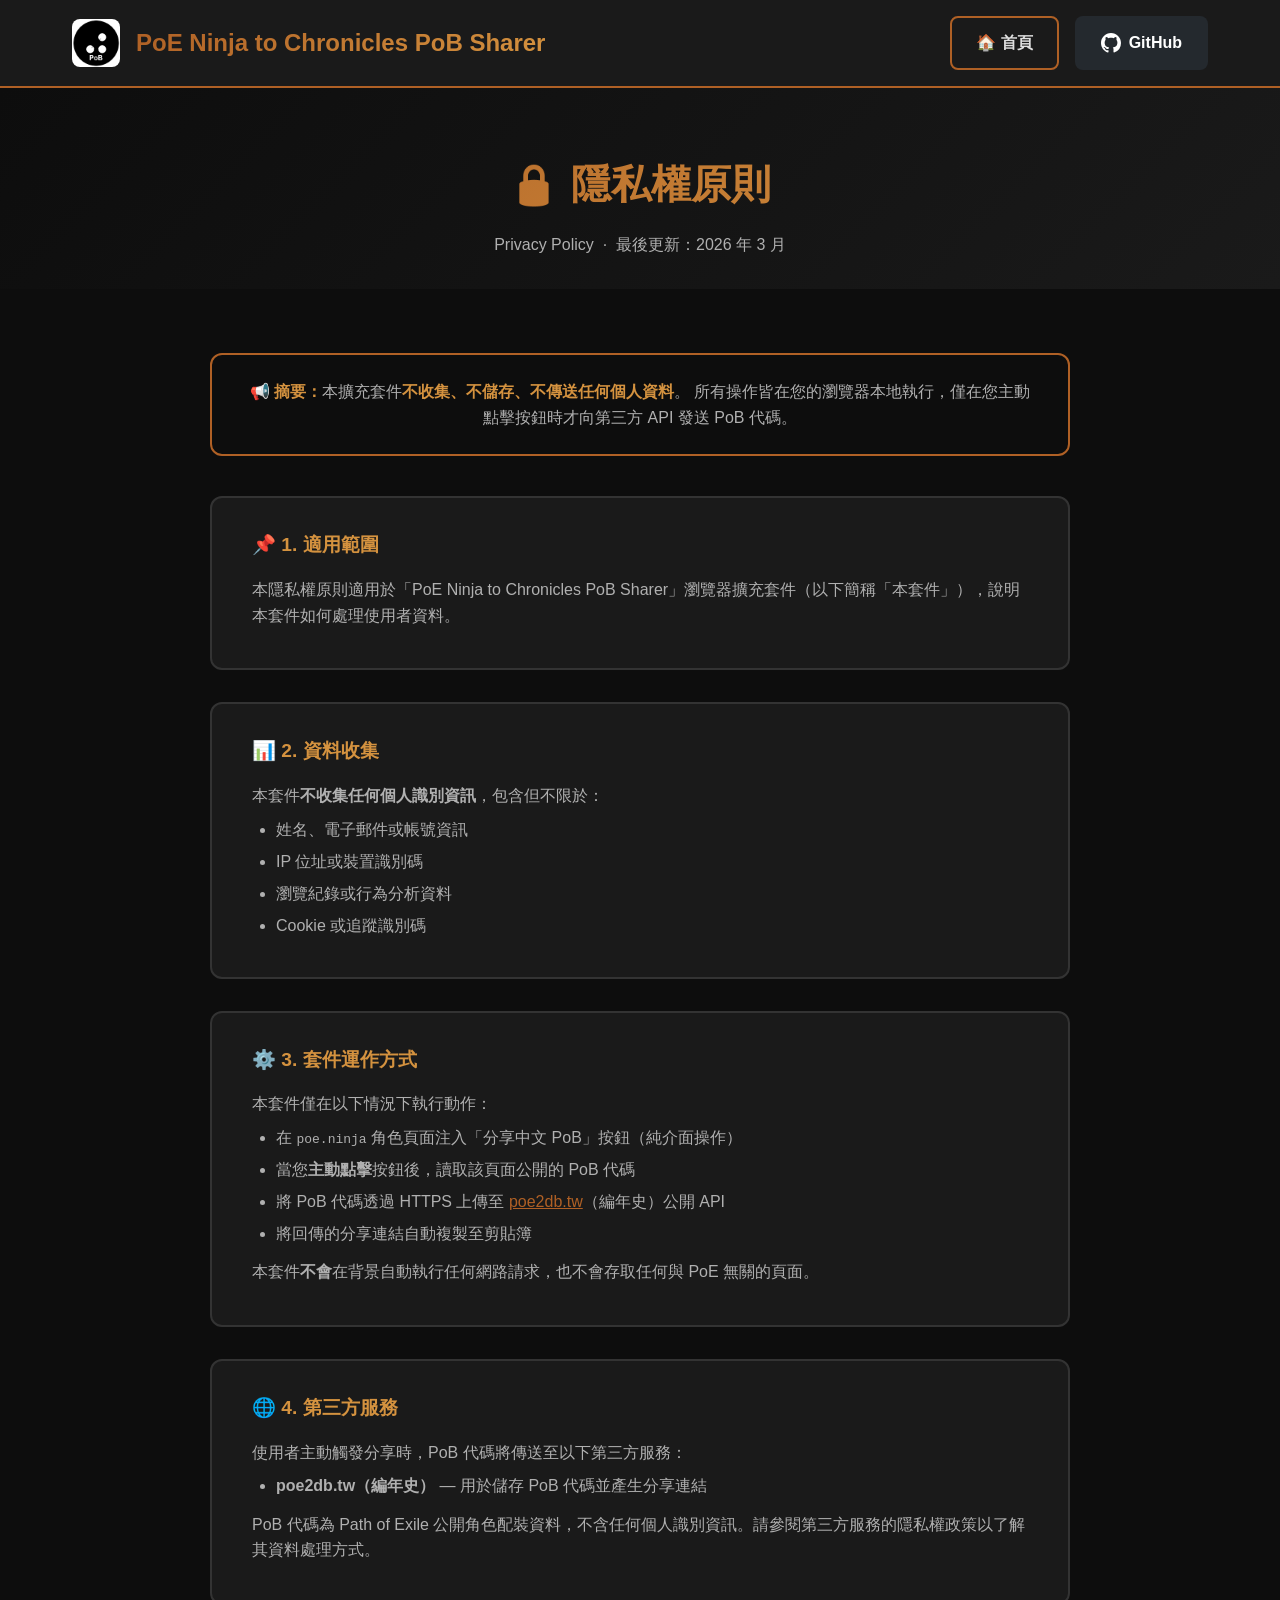
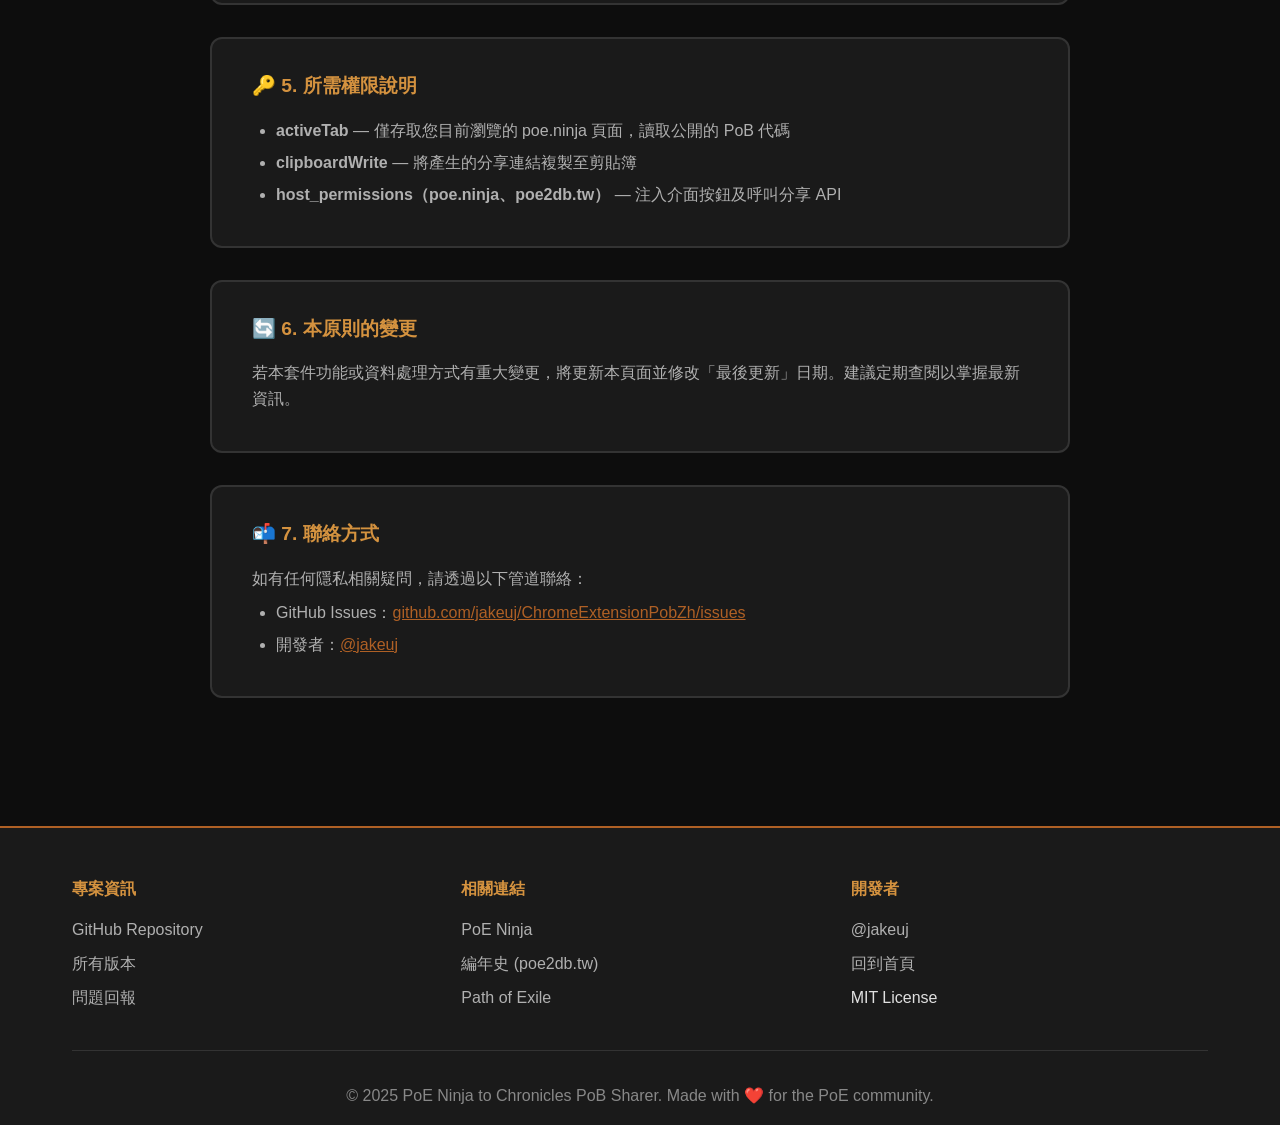
==== docs/privacy.html @ a1c96f0c "✨ 更新: 新增隱私權原則頁面並在首頁添加連結" ====
<!DOCTYPE html>
<html lang="zh-TW">
<head>
    <meta charset="UTF-8">
    <meta name="viewport" content="width=device-width, initial-scale=1.0">
    <meta name="description" content="PoE Ninja to Chronicles PoB Sharer - 隱私權原則">
    <title>隱私權原則 - PoE Ninja to Chronicles PoB Sharer</title>
    <link rel="icon" type="image/png" sizes="16x16" href="icons/icon16.png">
    <link rel="icon" type="image/png" sizes="48x48" href="icons/icon48.png">
    <link rel="icon" type="image/png" sizes="128x128" href="icons/icon128.png">
    <link rel="stylesheet" href="style.css">
    <style>
        .privacy-section {
            padding: 4rem 0 6rem;
            background: var(--bg-color);
        }
        .privacy-card {
            background: var(--bg-secondary);
            border: 2px solid var(--border-color);
            border-radius: 12px;
            padding: 2rem 2.5rem;
            margin-bottom: 2rem;
            transition: border-color 0.3s ease;
        }
        .privacy-card:hover {
            border-color: var(--primary-color);
        }
        .privacy-card h3 {
            color: var(--accent-color);
            font-size: 1.2rem;
            margin-bottom: 1rem;
            display: flex;
            align-items: center;
            gap: 0.5rem;
        }
        .privacy-card p,
        .privacy-card li {
            color: #b0b0b0;
            margin-bottom: 0.5rem;
        }
        .privacy-card ul {
            padding-left: 1.5rem;
        }
        .privacy-card ul li {
            margin-bottom: 0.4rem;
        }
        .privacy-hero {
            padding: 4rem 0 2rem;
            background: linear-gradient(135deg, #0d0d0d 0%, #1a1a1a 100%);
            text-align: center;
        }
        .privacy-hero h2 {
            font-size: 2.5rem;
            background: var(--gradient);
            -webkit-background-clip: text;
            -webkit-text-fill-color: transparent;
            background-clip: text;
            margin-bottom: 1rem;
        }
        .privacy-hero p {
            color: #b0b0b0;
            font-size: 1rem;
        }
        .highlight-box {
            background: var(--bg-color);
            border: 2px solid var(--primary-color);
            border-radius: 12px;
            padding: 1.5rem 2rem;
            margin-bottom: 2.5rem;
            color: #b0b0b0;
            text-align: center;
        }
        .highlight-box strong {
            color: var(--accent-color);
        }
        .privacy-content {
            max-width: 860px;
            margin: 0 auto;
        }
    </style>
</head>
<body>
    <!-- Header -->
    <header class="header">
        <div class="container">
            <div class="header-content">
                <div class="logo">
                    <img src="icons/icon128.png" alt="PoE PoB Sharer Icon" class="logo-img">
                    <h1>PoE Ninja to Chronicles PoB Sharer</h1>
                </div>
                <div class="header-links">
                    <a href="index.html" class="btn btn-secondary">🏠 首頁</a>
                    <a href="https://github.com/jakeuj/ChromeExtensionPobZh" class="btn btn-github" target="_blank">
                        <svg width="20" height="20" viewBox="0 0 16 16" fill="currentColor">
                            <path d="M8 0C3.58 0 0 3.58 0 8c0 3.54 2.29 6.53 5.47 7.59.4.07.55-.17.55-.38 0-.19-.01-.82-.01-1.49-2.01.37-2.53-.49-2.69-.94-.09-.23-.48-.94-.82-1.13-.28-.15-.68-.52-.01-.53.63-.01 1.08.58 1.23.82.72 1.21 1.87.87 2.33.66.07-.52.28-.87.51-1.07-1.78-.2-3.64-.89-3.64-3.95 0-.87.31-1.59.82-2.15-.08-.2-.36-1.02.08-2.12 0 0 .67-.21 2.2.82.64-.18 1.32-.27 2-.27.68 0 1.36.09 2 .27 1.53-1.04 2.2-.82 2.2-.82.44 1.1.16 1.92.08 2.12.51.56.82 1.27.82 2.15 0 3.07-1.87 3.75-3.65 3.95.29.25.54.73.54 1.48 0 1.07-.01 1.93-.01 2.2 0 .21.15.46.55.38A8.013 8.013 0 0016 8c0-4.42-3.58-8-8-8z"/>
                        </svg>
                        GitHub
                    </a>
                </div>
            </div>
        </div>
    </header>

    <!-- Hero -->
    <section class="privacy-hero">
        <div class="container">
            <h2>🔒 隱私權原則</h2>
            <p>Privacy Policy &nbsp;·&nbsp; 最後更新：2026 年 3 月</p>
        </div>
    </section>
    <!-- Privacy Content -->
    <section class="privacy-section">
        <div class="container">
            <div class="privacy-content">

                <div class="highlight-box">
                    <strong>📢 摘要：</strong>本擴充套件<strong>不收集、不儲存、不傳送任何個人資料</strong>。
                    所有操作皆在您的瀏覽器本地執行，僅在您主動點擊按鈕時才向第三方 API 發送 PoB 代碼。
                </div>

                <div class="privacy-card">
                    <h3>📌 1. 適用範圍</h3>
                    <p>本隱私權原則適用於「PoE Ninja to Chronicles PoB Sharer」瀏覽器擴充套件（以下簡稱「本套件」），說明本套件如何處理使用者資料。</p>
                </div>

                <div class="privacy-card">
                    <h3>📊 2. 資料收集</h3>
                    <p>本套件<strong>不收集任何個人識別資訊</strong>，包含但不限於：</p>
                    <ul>
                        <li>姓名、電子郵件或帳號資訊</li>
                        <li>IP 位址或裝置識別碼</li>
                        <li>瀏覽紀錄或行為分析資料</li>
                        <li>Cookie 或追蹤識別碼</li>
                    </ul>
                </div>

                <div class="privacy-card">
                    <h3>⚙️ 3. 套件運作方式</h3>
                    <p>本套件僅在以下情況下執行動作：</p>
                    <ul>
                        <li>在 <code>poe.ninja</code> 角色頁面注入「分享中文 PoB」按鈕（純介面操作）</li>
                        <li>當您<strong>主動點擊</strong>按鈕後，讀取該頁面公開的 PoB 代碼</li>
                        <li>將 PoB 代碼透過 HTTPS 上傳至 <a href="https://poe2db.tw/" target="_blank" style="color:var(--primary-color)">poe2db.tw</a>（編年史）公開 API</li>
                        <li>將回傳的分享連結自動複製至剪貼簿</li>
                    </ul>
                    <p style="margin-top:0.8rem;">本套件<strong>不會</strong>在背景自動執行任何網路請求，也不會存取任何與 PoE 無關的頁面。</p>
                </div>

                <div class="privacy-card">
                    <h3>🌐 4. 第三方服務</h3>
                    <p>使用者主動觸發分享時，PoB 代碼將傳送至以下第三方服務：</p>
                    <ul>
                        <li><strong>poe2db.tw（編年史）</strong> — 用於儲存 PoB 代碼並產生分享連結</li>
                    </ul>
                    <p style="margin-top:0.8rem;">PoB 代碼為 Path of Exile 公開角色配裝資料，不含任何個人識別資訊。請參閱第三方服務的隱私權政策以了解其資料處理方式。</p>
                </div>

                <div class="privacy-card">
                    <h3>🔑 5. 所需權限說明</h3>
                    <ul>
                        <li><strong>activeTab</strong> — 僅存取您目前瀏覽的 poe.ninja 頁面，讀取公開的 PoB 代碼</li>
                        <li><strong>clipboardWrite</strong> — 將產生的分享連結複製至剪貼簿</li>
                        <li><strong>host_permissions（poe.ninja、poe2db.tw）</strong> — 注入介面按鈕及呼叫分享 API</li>
                    </ul>
                </div>

                <div class="privacy-card">
                    <h3>🔄 6. 本原則的變更</h3>
                    <p>若本套件功能或資料處理方式有重大變更，將更新本頁面並修改「最後更新」日期。建議定期查閱以掌握最新資訊。</p>
                </div>

                <div class="privacy-card">
                    <h3>📬 7. 聯絡方式</h3>
                    <p>如有任何隱私相關疑問，請透過以下管道聯絡：</p>
                    <ul>
                        <li>GitHub Issues：<a href="https://github.com/jakeuj/ChromeExtensionPobZh/issues" target="_blank" style="color:var(--primary-color)">github.com/jakeuj/ChromeExtensionPobZh/issues</a></li>
                        <li>開發者：<a href="https://github.com/jakeuj" target="_blank" style="color:var(--primary-color)">@jakeuj</a></li>
                    </ul>
                </div>

            </div>
        </div>
    </section>

    <!-- Footer -->
    <footer class="footer">
        <div class="container">
            <div class="footer-content">
                <div class="footer-section">
                    <h4>專案資訊</h4>
                    <ul>
                        <li><a href="https://github.com/jakeuj/ChromeExtensionPobZh" target="_blank">GitHub Repository</a></li>
                        <li><a href="https://github.com/jakeuj/ChromeExtensionPobZh/releases" target="_blank">所有版本</a></li>
                        <li><a href="https://github.com/jakeuj/ChromeExtensionPobZh/issues" target="_blank">問題回報</a></li>
                    </ul>
                </div>
                <div class="footer-section">
                    <h4>相關連結</h4>
                    <ul>
                        <li><a href="https://poe.ninja/" target="_blank">PoE Ninja</a></li>
                        <li><a href="https://poe2db.tw/" target="_blank">編年史 (poe2db.tw)</a></li>
                        <li><a href="https://pathofexile.com/" target="_blank">Path of Exile</a></li>
                    </ul>
                </div>
                <div class="footer-section">
                    <h4>開發者</h4>
                    <ul>
                        <li><a href="https://github.com/jakeuj" target="_blank">@jakeuj</a></li>
                        <li><a href="index.html">回到首頁</a></li>
                        <li>MIT License</li>
                    </ul>
                </div>
            </div>
            <div class="footer-bottom">
                <p>&copy; 2025 PoE Ninja to Chronicles PoB Sharer. Made with ❤️ for the PoE community.</p>
            </div>
        </div>
    </footer>
</body>
</html>
---- docs/style.css ----
/* ===== CSS Variables ===== */
:root {
    --primary-color: #af6025;
    --secondary-color: #1a1a1a;
    --accent-color: #d4923f;
    --text-color: #e0e0e0;
    --bg-color: #0d0d0d;
    --bg-secondary: #1a1a1a;
    --border-color: #333;
    --shadow: 0 4px 6px rgba(0, 0, 0, 0.3);
    --shadow-lg: 0 10px 25px rgba(0, 0, 0, 0.5);
    --gradient: linear-gradient(135deg, #af6025 0%, #d4923f 100%);
}

/* ===== Reset & Base Styles ===== */
* {
    margin: 0;
    padding: 0;
    box-sizing: border-box;
}

body {
    font-family: -apple-system, BlinkMacSystemFont, 'Segoe UI', Roboto, 'Helvetica Neue', Arial, sans-serif;
    background-color: var(--bg-color);
    color: var(--text-color);
    line-height: 1.6;
    overflow-x: hidden;
}

.container {
    max-width: 1200px;
    margin: 0 auto;
    padding: 0 2rem;
}

/* ===== Header ===== */
.header {
    background: var(--bg-secondary);
    border-bottom: 2px solid var(--primary-color);
    padding: 1rem 0;
    position: sticky;
    top: 0;
    z-index: 1000;
    backdrop-filter: blur(10px);
}

.header-content {
    display: flex;
    justify-content: space-between;
    align-items: center;
    flex-wrap: wrap;
    gap: 1rem;
}

.logo {
    display: flex;
    align-items: center;
    gap: 1rem;
}

.logo-img {
    width: 48px;
    height: 48px;
    border-radius: 8px;
}

.logo h1 {
    font-size: 1.5rem;
    background: var(--gradient);
    -webkit-background-clip: text;
    -webkit-text-fill-color: transparent;
    background-clip: text;
}

.header-links {
    display: flex;
    gap: 1rem;
    align-items: center;
}

/* ===== Buttons ===== */
.btn {
    display: inline-flex;
    align-items: center;
    gap: 0.5rem;
    padding: 0.75rem 1.5rem;
    border-radius: 8px;
    text-decoration: none;
    font-weight: 600;
    transition: all 0.3s ease;
    border: 2px solid transparent;
}

.btn-primary {
    background: var(--gradient);
    color: white;
    box-shadow: var(--shadow);
}

.btn-primary:hover {
    transform: translateY(-2px);
    box-shadow: var(--shadow-lg);
}

.btn-secondary {
    background: transparent;
    color: var(--text-color);
    border-color: var(--primary-color);
}

.btn-secondary:hover {
    background: var(--primary-color);
    color: white;
}

.btn-github {
    background: #24292e;
    color: white;
}

.btn-github:hover {
    background: #2f363d;
}

.btn-large {
    padding: 1rem 2rem;
    font-size: 1.1rem;
}

/* ===== Hero Section ===== */
.hero {
    padding: 6rem 0;
    background: linear-gradient(135deg, #0d0d0d 0%, #1a1a1a 100%);
}

.hero-content {
    display: grid;
    grid-template-columns: 1fr 1fr;
    gap: 4rem;
    align-items: center;
}

.hero-text h2 {
    font-size: 3rem;
    margin-bottom: 1rem;
    background: var(--gradient);
    -webkit-background-clip: text;
    -webkit-text-fill-color: transparent;
    background-clip: text;
}

.hero-subtitle {
    font-size: 1.25rem;
    color: #b0b0b0;
    margin-bottom: 2rem;
}

.badges {
    display: flex;
    gap: 0.5rem;
    margin-bottom: 2rem;
    flex-wrap: wrap;
}

.badges img {
    height: 20px;
}

.hero-buttons {
    display: flex;
    gap: 1rem;
    flex-wrap: wrap;
}

.demo-card {
    background: var(--bg-secondary);
    border: 2px solid var(--border-color);
    border-radius: 12px;
    overflow: hidden;
    box-shadow: var(--shadow-lg);
}

.demo-header {
    background: #2d2d2d;
    padding: 0.75rem;
    display: flex;
    gap: 0.5rem;
}

.demo-dot {
    width: 12px;
    height: 12px;
    border-radius: 50%;
    background: #555;
}

.demo-content {
    padding: 3rem;
    text-align: center;
}

.demo-button {
    background: var(--gradient);
    color: white;
    padding: 1rem 2rem;
    border-radius: 8px;
    font-weight: 600;
    display: inline-block;
    margin-bottom: 1rem;
    box-shadow: var(--shadow);
    animation: pulse 2s ease-in-out infinite;
}

@keyframes pulse {
    0%, 100% { transform: scale(1); }
    50% { transform: scale(1.05); }
}

.demo-text {
    color: var(--accent-color);
    font-size: 0.9rem;
}

/* ===== Features Section ===== */
.features {
    padding: 6rem 0;
    background: var(--bg-color);
}

.section-title {
    text-align: center;
    font-size: 2.5rem;
    margin-bottom: 3rem;
    background: var(--gradient);
    -webkit-background-clip: text;
    -webkit-text-fill-color: transparent;
    background-clip: text;
}

.features-grid {
    display: grid;
    grid-template-columns: repeat(auto-fit, minmax(300px, 1fr));
    gap: 2rem;
}

.feature-card {
    background: var(--bg-secondary);
    border: 2px solid var(--border-color);
    border-radius: 12px;
    padding: 2rem;
    text-align: center;
    transition: all 0.3s ease;
}

.feature-card:hover {
    transform: translateY(-5px);
    border-color: var(--primary-color);
    box-shadow: var(--shadow-lg);
}

.feature-icon {
    font-size: 3rem;
    margin-bottom: 1rem;
}

.feature-card h3 {
    color: var(--accent-color);
    margin-bottom: 1rem;
}

.feature-card p {
    color: #b0b0b0;
}

/* ===== Installation Section ===== */
.installation {
    padding: 6rem 0;
    background: var(--bg-secondary);
}

.installation-steps {
    max-width: 800px;
    margin: 0 auto;
}

.step {
    display: flex;
    gap: 2rem;
    margin-bottom: 2rem;
    padding: 2rem;
    background: var(--bg-color);
    border: 2px solid var(--border-color);
    border-radius: 12px;
    transition: all 0.3s ease;
}

.step:hover {
    border-color: var(--primary-color);
}

.step-number {
    flex-shrink: 0;
    width: 50px;
    height: 50px;
    background: var(--gradient);
    color: white;
    border-radius: 50%;
    display: flex;
    align-items: center;
    justify-content: center;
    font-size: 1.5rem;
    font-weight: bold;
}

.step-content h3 {
    color: var(--accent-color);
    margin-bottom: 0.5rem;
}

.step-content p {
    color: #b0b0b0;
}

.step-content code {
    background: var(--bg-secondary);
    padding: 0.25rem 0.5rem;
    border-radius: 4px;
    color: var(--accent-color);
    font-family: 'Courier New', monospace;
}

.test-section {
    margin-top: 3rem;
    padding: 2rem;
    background: var(--bg-color);
    border: 2px solid var(--primary-color);
    border-radius: 12px;
    text-align: center;
}

.test-section h3 {
    color: var(--accent-color);
    margin-bottom: 1rem;
}

.test-link {
    display: inline-block;
    margin: 1rem 0;
    padding: 1rem 2rem;
    background: var(--bg-secondary);
    color: var(--primary-color);
    text-decoration: none;
    border-radius: 8px;
    border: 2px solid var(--primary-color);
    transition: all 0.3s ease;
}

.test-link:hover {
    background: var(--primary-color);
    color: white;
}

.test-hint {
    margin-top: 1rem;
    color: #b0b0b0;
}

/* ===== Architecture Section ===== */
.architecture {
    padding: 6rem 0;
    background: var(--bg-color);
}

.architecture-content {
    display: grid;
    grid-template-columns: 1fr 1fr;
    gap: 4rem;
    align-items: start;
}

.architecture-diagram {
    background: var(--bg-secondary);
    border: 2px solid var(--border-color);
    border-radius: 12px;
    padding: 2rem;
}

.layer {
    background: var(--gradient);
    color: white;
    padding: 1rem;
    border-radius: 8px;
    text-align: center;
    font-weight: 600;
    margin: 0.5rem 0;
}

.arrow {
    text-align: center;
    font-size: 2rem;
    color: var(--accent-color);
}

.architecture-principles {
    background: var(--bg-secondary);
    border: 2px solid var(--border-color);
    border-radius: 12px;
    padding: 2rem;
}

.architecture-principles h3 {
    color: var(--accent-color);
    margin-bottom: 1rem;
}

.architecture-principles ul {
    list-style: none;
    margin-bottom: 2rem;
}

.architecture-principles li {
    padding: 0.5rem 0;
    color: #b0b0b0;
}

.architecture-principles code {
    background: var(--bg-color);
    padding: 0.25rem 0.5rem;
    border-radius: 4px;
    color: var(--accent-color);
    font-family: 'Courier New', monospace;
}

/* ===== Documentation Section ===== */
.documentation {
    padding: 6rem 0;
    background: var(--bg-secondary);
}

.docs-grid {
    display: grid;
    grid-template-columns: repeat(auto-fit, minmax(250px, 1fr));
    gap: 2rem;
}

.doc-card {
    background: var(--bg-color);
    border: 2px solid var(--border-color);
    border-radius: 12px;
    padding: 2rem;
    text-align: center;
    text-decoration: none;
    transition: all 0.3s ease;
}

.doc-card:hover {
    transform: translateY(-5px);
    border-color: var(--primary-color);
    box-shadow: var(--shadow-lg);
}

.doc-icon {
    font-size: 3rem;
    margin-bottom: 1rem;
}

.doc-card h3 {
    color: var(--accent-color);
    margin-bottom: 0.5rem;
}

.doc-card p {
    color: #b0b0b0;
}

/* ===== Footer ===== */
.footer {
    background: var(--bg-secondary);
    border-top: 2px solid var(--primary-color);
    padding: 3rem 0 1rem;
}

.footer-content {
    display: grid;
    grid-template-columns: repeat(auto-fit, minmax(250px, 1fr));
    gap: 2rem;
    margin-bottom: 2rem;
}

.footer-section h4 {
    color: var(--accent-color);
    margin-bottom: 1rem;
}

.footer-section ul {
    list-style: none;
}

.footer-section li {
    margin-bottom: 0.5rem;
}

.footer-section a {
    color: #b0b0b0;
    text-decoration: none;
    transition: color 0.3s ease;
}

.footer-section a:hover {
    color: var(--primary-color);
}

.footer-bottom {
    text-align: center;
    padding-top: 2rem;
    border-top: 1px solid var(--border-color);
    color: #888;
}

/* ===== Responsive Design ===== */
@media (max-width: 768px) {
    .hero-content {
        grid-template-columns: 1fr;
        gap: 2rem;
    }

    .hero-text h2 {
        font-size: 2rem;
    }

    .architecture-content {
        grid-template-columns: 1fr;
        gap: 2rem;
    }

    .header-content {
        flex-direction: column;
        text-align: center;
    }

    .logo {
        flex-direction: column;
    }

    .step {
        flex-direction: column;
        gap: 1rem;
    }
}

/* ===== Animations ===== */
@keyframes fadeIn {
    from {
        opacity: 0;
        transform: translateY(20px);
    }
    to {
        opacity: 1;
        transform: translateY(0);
    }
}

.feature-card,
.step,
.doc-card {
    animation: fadeIn 0.6s ease-out;
}
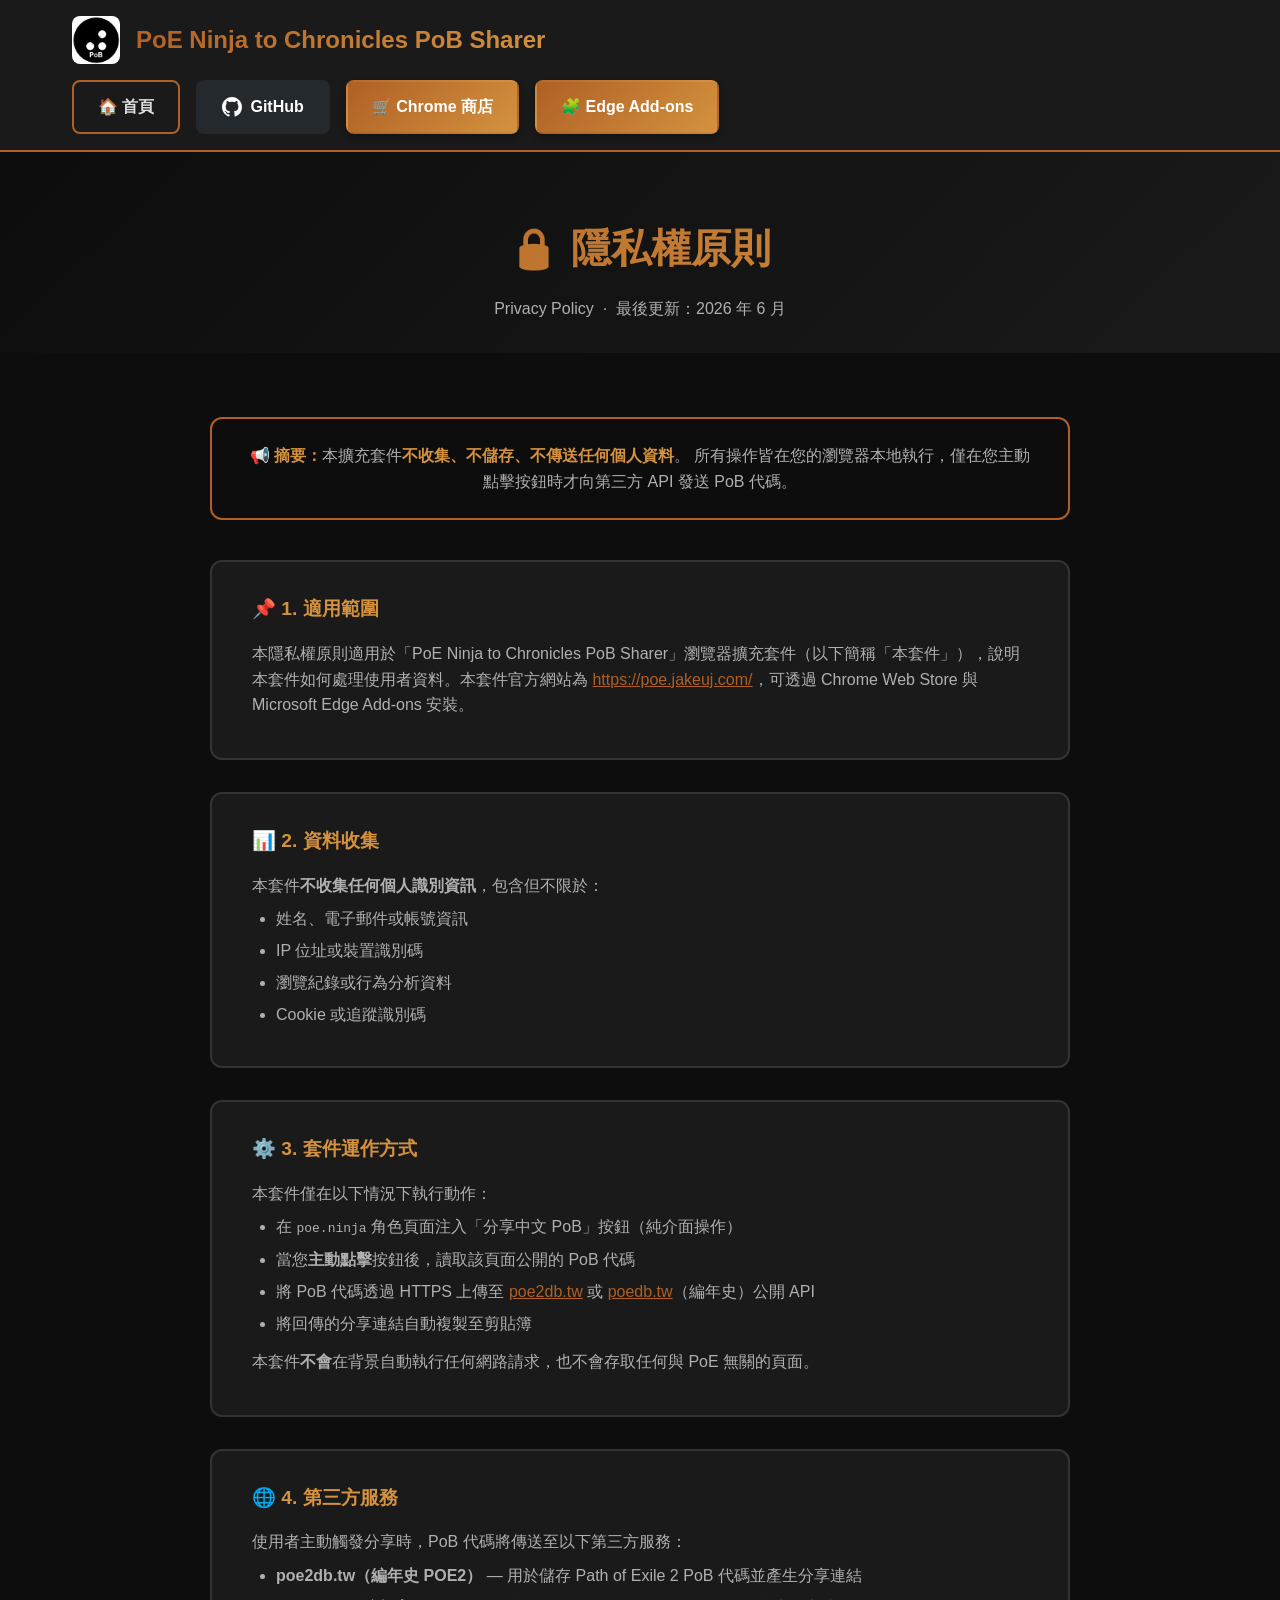
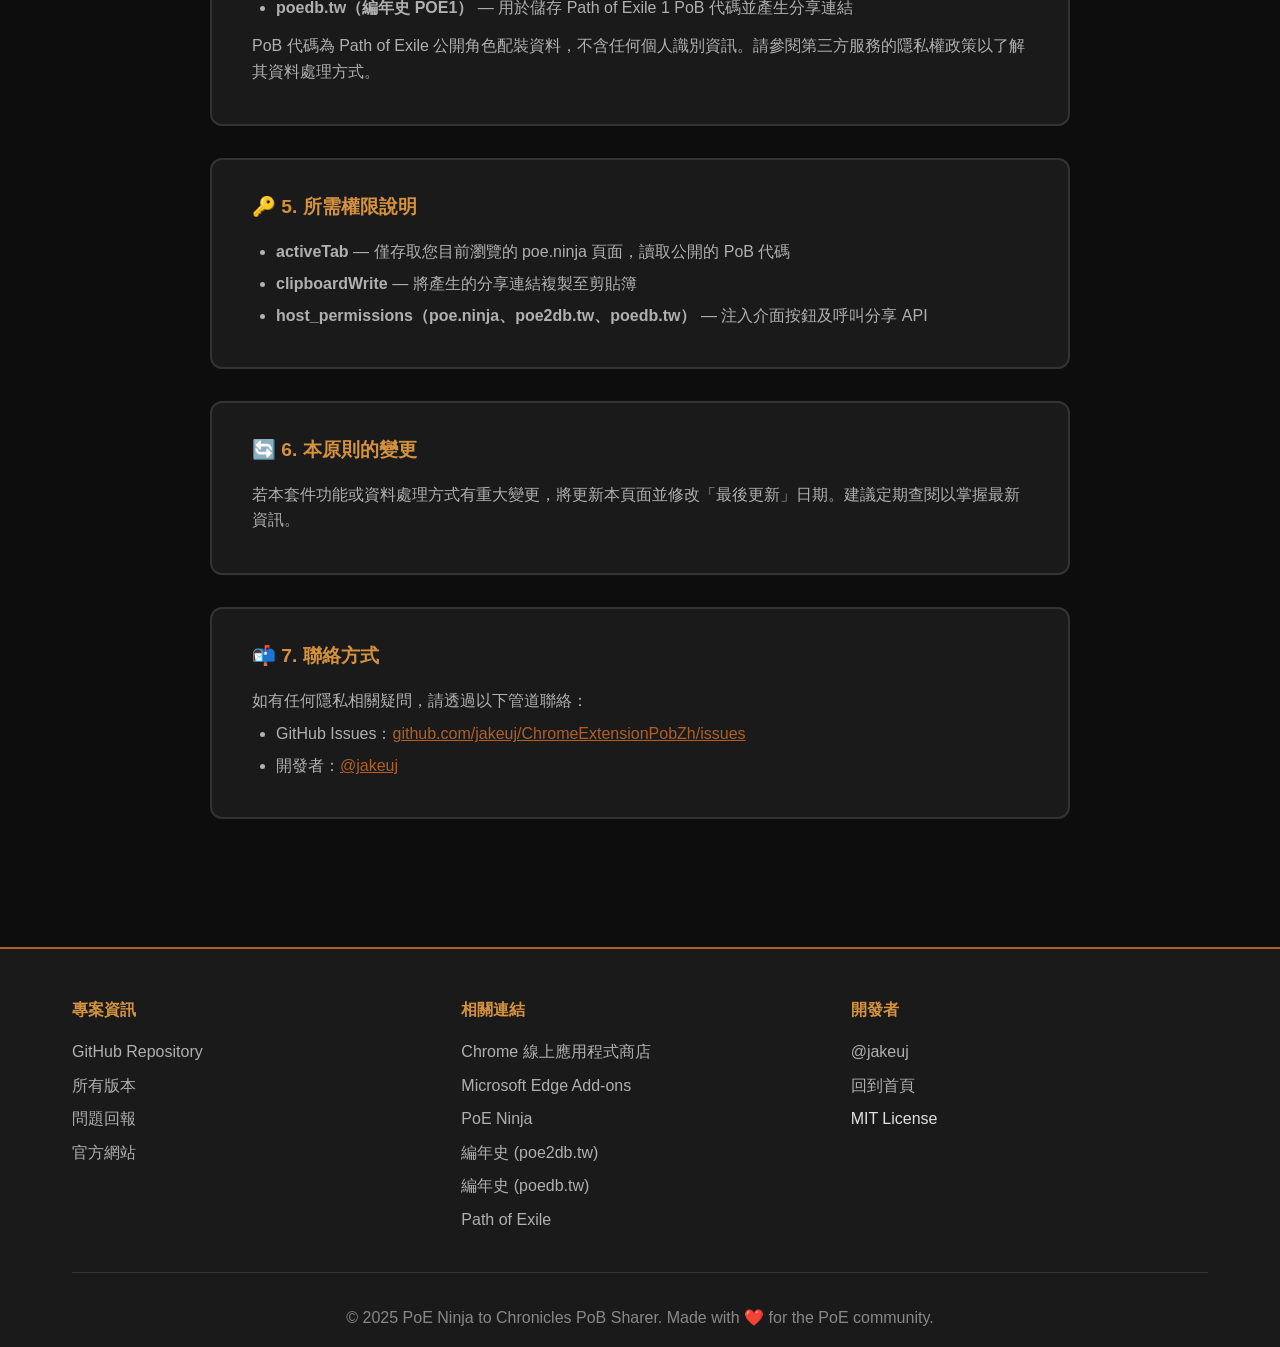
==== commit b2856989: "✨ 更新: 修正 README.md 中的連結與專案名稱，改善使用者導引" ====
--- a/docs/privacy.html
+++ b/docs/privacy.html
@@ -3,7 +3,21 @@
 <head>
     <meta charset="UTF-8">
     <meta name="viewport" content="width=device-width, initial-scale=1.0">
-    <meta name="description" content="PoE Ninja to Chronicles PoB Sharer - 隱私權原則">
+    <meta name="description" content="PoE Ninja to Chronicles PoB Sharer 隱私權原則：說明 Chrome 與 Microsoft Edge 瀏覽器套件如何處理 poe.ninja 公開 PoB 代碼。">
+    <meta name="robots" content="index, follow">
+    <meta property="og:type" content="website">
+    <meta property="og:locale" content="zh_TW">
+    <meta property="og:site_name" content="PoE Ninja to Chronicles PoB Sharer">
+    <meta property="og:title" content="隱私權原則 - PoE Ninja to Chronicles PoB Sharer">
+    <meta property="og:description" content="本套件不收集個人資料，僅在使用者主動點擊時將公開 PoB 代碼送至編年史 API 產生分享連結。">
+    <meta property="og:url" content="https://poe.jakeuj.com/privacy.html">
+    <meta property="og:image" content="https://poe.jakeuj.com/screenshot_1280x800.jpg">
+    <meta property="og:image:alt" content="PoE Ninja to Chronicles PoB Sharer 分享中文 PoB 按鈕示範">
+    <meta name="twitter:card" content="summary_large_image">
+    <meta name="twitter:title" content="隱私權原則 - PoE Ninja to Chronicles PoB Sharer">
+    <meta name="twitter:description" content="本套件不收集個人資料，僅在使用者主動點擊時處理公開 PoB 代碼。">
+    <meta name="twitter:image" content="https://poe.jakeuj.com/screenshot_1280x800.jpg">
+    <link rel="canonical" href="https://poe.jakeuj.com/privacy.html">
     <title>隱私權原則 - PoE Ninja to Chronicles PoB Sharer</title>
     <link rel="icon" type="image/png" sizes="16x16" href="icons/icon16.png">
     <link rel="icon" type="image/png" sizes="48x48" href="icons/icon48.png">
@@ -89,13 +103,15 @@
                     <h1>PoE Ninja to Chronicles PoB Sharer</h1>
                 </div>
                 <div class="header-links">
-                    <a href="index.html" class="btn btn-secondary">🏠 首頁</a>
+                    <a href="https://poe.jakeuj.com/" class="btn btn-secondary">🏠 首頁</a>
                     <a href="https://github.com/jakeuj/ChromeExtensionPobZh" class="btn btn-github" target="_blank">
                         <svg width="20" height="20" viewBox="0 0 16 16" fill="currentColor">
                             <path d="M8 0C3.58 0 0 3.58 0 8c0 3.54 2.29 6.53 5.47 7.59.4.07.55-.17.55-.38 0-.19-.01-.82-.01-1.49-2.01.37-2.53-.49-2.69-.94-.09-.23-.48-.94-.82-1.13-.28-.15-.68-.52-.01-.53.63-.01 1.08.58 1.23.82.72 1.21 1.87.87 2.33.66.07-.52.28-.87.51-1.07-1.78-.2-3.64-.89-3.64-3.95 0-.87.31-1.59.82-2.15-.08-.2-.36-1.02.08-2.12 0 0 .67-.21 2.2.82.64-.18 1.32-.27 2-.27.68 0 1.36.09 2 .27 1.53-1.04 2.2-.82 2.2-.82.44 1.1.16 1.92.08 2.12.51.56.82 1.27.82 2.15 0 3.07-1.87 3.75-3.65 3.95.29.25.54.73.54 1.48 0 1.07-.01 1.93-.01 2.2 0 .21.15.46.55.38A8.013 8.013 0 0016 8c0-4.42-3.58-8-8-8z"/>
                         </svg>
                         GitHub
                     </a>
+                    <a href="https://chromewebstore.google.com/detail/poe-ninja-to-chronicles-p/aidenhnleibhchnhilkpbpkgeanmeedh?hl=zh-TW" class="btn btn-primary" target="_blank">🛒 Chrome 商店</a>
+                    <a href="https://microsoftedge.microsoft.com/addons/detail/ilpjikgeonkegldnjdgpmcdiibmlabng" class="btn btn-primary" target="_blank">🧩 Edge Add-ons</a>
                 </div>
             </div>
         </div>
@@ -105,7 +121,7 @@
     <section class="privacy-hero">
         <div class="container">
             <h2>🔒 隱私權原則</h2>
-            <p>Privacy Policy &nbsp;·&nbsp; 最後更新：2026 年 3 月</p>
+            <p>Privacy Policy &nbsp;·&nbsp; 最後更新：2026 年 6 月</p>
         </div>
     </section>
     <!-- Privacy Content -->
@@ -120,7 +136,7 @@
 
                 <div class="privacy-card">
                     <h3>📌 1. 適用範圍</h3>
-                    <p>本隱私權原則適用於「PoE Ninja to Chronicles PoB Sharer」瀏覽器擴充套件（以下簡稱「本套件」），說明本套件如何處理使用者資料。</p>
+                    <p>本隱私權原則適用於「PoE Ninja to Chronicles PoB Sharer」瀏覽器擴充套件（以下簡稱「本套件」），說明本套件如何處理使用者資料。本套件官方網站為 <a href="https://poe.jakeuj.com/" target="_blank" style="color:var(--primary-color)">https://poe.jakeuj.com/</a>，可透過 Chrome Web Store 與 Microsoft Edge Add-ons 安裝。</p>
                 </div>
 
                 <div class="privacy-card">
@@ -140,7 +156,7 @@
                     <ul>
                         <li>在 <code>poe.ninja</code> 角色頁面注入「分享中文 PoB」按鈕（純介面操作）</li>
                         <li>當您<strong>主動點擊</strong>按鈕後，讀取該頁面公開的 PoB 代碼</li>
-                        <li>將 PoB 代碼透過 HTTPS 上傳至 <a href="https://poe2db.tw/" target="_blank" style="color:var(--primary-color)">poe2db.tw</a>（編年史）公開 API</li>
+                        <li>將 PoB 代碼透過 HTTPS 上傳至 <a href="https://poe2db.tw/" target="_blank" style="color:var(--primary-color)">poe2db.tw</a> 或 <a href="https://poedb.tw/" target="_blank" style="color:var(--primary-color)">poedb.tw</a>（編年史）公開 API</li>
                         <li>將回傳的分享連結自動複製至剪貼簿</li>
                     </ul>
                     <p style="margin-top:0.8rem;">本套件<strong>不會</strong>在背景自動執行任何網路請求，也不會存取任何與 PoE 無關的頁面。</p>
@@ -150,7 +166,8 @@
                     <h3>🌐 4. 第三方服務</h3>
                     <p>使用者主動觸發分享時，PoB 代碼將傳送至以下第三方服務：</p>
                     <ul>
-                        <li><strong>poe2db.tw（編年史）</strong> — 用於儲存 PoB 代碼並產生分享連結</li>
+                        <li><strong>poe2db.tw（編年史 POE2）</strong> — 用於儲存 Path of Exile 2 PoB 代碼並產生分享連結</li>
+                        <li><strong>poedb.tw（編年史 POE1）</strong> — 用於儲存 Path of Exile 1 PoB 代碼並產生分享連結</li>
                     </ul>
                     <p style="margin-top:0.8rem;">PoB 代碼為 Path of Exile 公開角色配裝資料，不含任何個人識別資訊。請參閱第三方服務的隱私權政策以了解其資料處理方式。</p>
                 </div>
@@ -160,7 +177,7 @@
                     <ul>
                         <li><strong>activeTab</strong> — 僅存取您目前瀏覽的 poe.ninja 頁面，讀取公開的 PoB 代碼</li>
                         <li><strong>clipboardWrite</strong> — 將產生的分享連結複製至剪貼簿</li>
-                        <li><strong>host_permissions（poe.ninja、poe2db.tw）</strong> — 注入介面按鈕及呼叫分享 API</li>
+                        <li><strong>host_permissions（poe.ninja、poe2db.tw、poedb.tw）</strong> — 注入介面按鈕及呼叫分享 API</li>
                     </ul>
                 </div>
 
@@ -192,13 +209,17 @@
                         <li><a href="https://github.com/jakeuj/ChromeExtensionPobZh" target="_blank">GitHub Repository</a></li>
                         <li><a href="https://github.com/jakeuj/ChromeExtensionPobZh/releases" target="_blank">所有版本</a></li>
                         <li><a href="https://github.com/jakeuj/ChromeExtensionPobZh/issues" target="_blank">問題回報</a></li>
+                        <li><a href="https://poe.jakeuj.com/">官方網站</a></li>
                     </ul>
                 </div>
                 <div class="footer-section">
                     <h4>相關連結</h4>
                     <ul>
+                        <li><a href="https://chromewebstore.google.com/detail/poe-ninja-to-chronicles-p/aidenhnleibhchnhilkpbpkgeanmeedh?hl=zh-TW" target="_blank">Chrome 線上應用程式商店</a></li>
+                        <li><a href="https://microsoftedge.microsoft.com/addons/detail/ilpjikgeonkegldnjdgpmcdiibmlabng" target="_blank">Microsoft Edge Add-ons</a></li>
                         <li><a href="https://poe.ninja/" target="_blank">PoE Ninja</a></li>
                         <li><a href="https://poe2db.tw/" target="_blank">編年史 (poe2db.tw)</a></li>
+                        <li><a href="https://poedb.tw/" target="_blank">編年史 (poedb.tw)</a></li>
                         <li><a href="https://pathofexile.com/" target="_blank">Path of Exile</a></li>
                     </ul>
                 </div>
@@ -206,7 +227,7 @@
                     <h4>開發者</h4>
                     <ul>
                         <li><a href="https://github.com/jakeuj" target="_blank">@jakeuj</a></li>
-                        <li><a href="index.html">回到首頁</a></li>
+                        <li><a href="https://poe.jakeuj.com/">回到首頁</a></li>
                         <li>MIT License</li>
                     </ul>
                 </div>
@@ -218,4 +239,3 @@
     </footer>
 </body>
 </html>
-
--- a/docs/style.css
+++ b/docs/style.css
@@ -172,6 +172,15 @@
     flex-wrap: wrap;
 }
 
+.demo-screenshot {
+    width: 100%;
+    max-width: 560px;
+    height: auto;
+    border-radius: 10px;
+    box-shadow: var(--shadow-lg);
+    display: block;
+}
+
 .demo-card {
     background: var(--bg-secondary);
     border: 2px solid var(--border-color);
